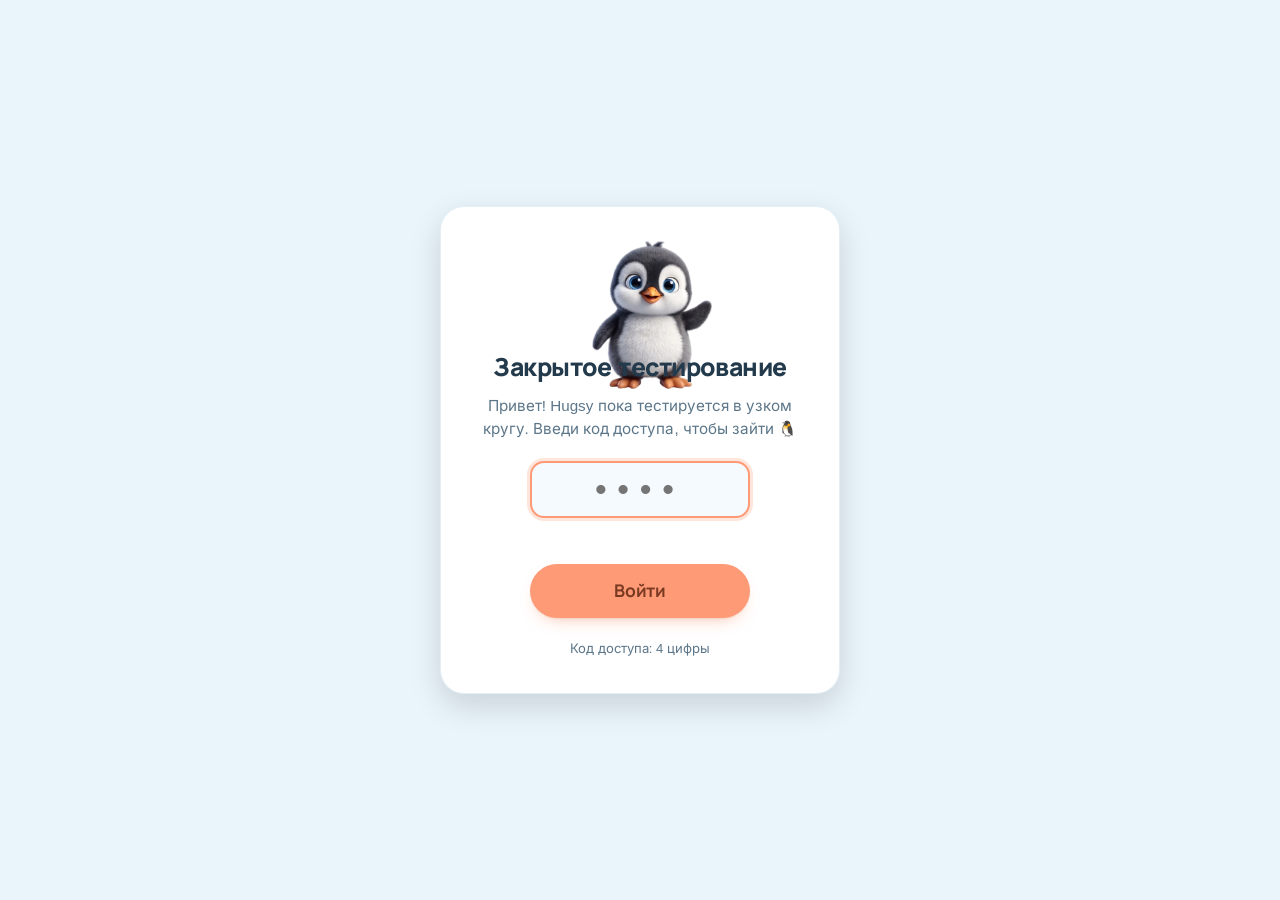
==== panic/index.html @ 73f00431 "Initial commit" ====
<!DOCTYPE html>
<html lang="ru" data-theme="ice">
<head>
<meta charset="utf-8">
<meta name="viewport" content="width=device-width, initial-scale=1">
<title>Аптечка — скорая помощь при панике и тревоге</title>
<meta name="description" content="Упражнения при панике, тревоге и апатии. Работает офлайн, без регистрации.">
<meta name="theme-color" content="#eaf4fb">
<link rel="manifest" href="../manifest.webmanifest">
<link rel="apple-touch-icon" href="../assets/img/apple-touch-icon.png">
<link rel="preload" href="../assets/fonts/manrope-cyrillic.woff2" as="font" type="font/woff2" crossorigin>
<link rel="preload" href="../assets/fonts/inter-cyrillic.woff2" as="font" type="font/woff2" crossorigin>
<link rel="stylesheet" href="../assets/css/style.css">
<script>window.ASSET_BASE = "../";</script>
<script src="../data/icons.js" defer></script>
<script src="../data/patterns.js" defer></script>
<script src="../assets/js/app.js" defer></script>
<script src="../data/panic-data.js" defer></script>
<script src="../assets/js/panic.js" defer></script>
</head>
<body>

<header class="top">
  <a class="brand" href="index.html">
    <img class="brand-mark" src="../assets/img/raccoon.webp" width="96" height="116" alt="">
    Аптечка
  </a>
  <nav class="nav" aria-label="Разделы аптечки">
    <a href="index.html"><span data-icon="buoy"></span><i>Сейчас плохо</i></a>
    <a href="list.html"><span data-icon="grid"></span><i>Все способы</i></a>
    <a href="list.html?fav=1"><span data-icon="star"></span><i>Моя аптечка</i></a>
    <a href="../index.html" aria-label="Все возможности Хагси"><span data-icon="home"></span><i>Все возможности</i></a>
  </nav>
</header>

<main class="wrap" id="panicRoot"></main>

<footer class="foot">
  <p>Бесплатно, без регистрации, работает офлайн. Упражнения собраны из опыта людей, которые сами
    прошли через панические атаки. Аптечка помогает пережить острый момент, но не заменяет
    психотерапию и врача. Ты в этом не в одиночестве.</p>
  <p>Если прямо сейчас страшно за жизнь — <strong>112</strong>,
    <strong>8 800 2000 122</strong> (бесплатно, круглосуточно).</p>
  <p class="copy">© 2026 Хагси. Проект сделан людьми, которые сами через это проходили. Это поддержка, а не медицинская услуга.</p>
</footer>

</body>
</html>
---- assets/css/style.css ----
/* Пингвинник — все стили. Цвета только через переменные: иначе ломаются темы. */

/* ---------- Шрифты ----------
   Лежат локально: ни одного запроса в интернет, работает офлайн.
   Manrope — заголовки, Inter — текст. Те же, что на «Аптечке», чтобы два сайта
   выглядели одной семьёй. Оба переменные: вес 400–800 из одного файла. */
@font-face {
  font-family: 'Manrope';
  font-style: normal;
  font-weight: 500 800;
  font-display: swap;
  src: url('../fonts/manrope-cyrillic.woff2') format('woff2');
  unicode-range: U+0301, U+0400-045F, U+0490-0491, U+04B0-04B1, U+2116;
}
@font-face {
  font-family: 'Manrope';
  font-style: normal;
  font-weight: 500 800;
  font-display: swap;
  src: url('../fonts/manrope-latin.woff2') format('woff2');
  unicode-range: U+0000-00FF, U+0131, U+0152-0153, U+02BB-02BC, U+02C6, U+02DA, U+02DC,
                 U+0304, U+0308, U+0329, U+2000-206F, U+20AC, U+2122, U+2191, U+2193,
                 U+2212, U+2215, U+FEFF, U+FFFD;
}
@font-face {
  font-family: 'Inter';
  font-style: normal;
  font-weight: 400 700;
  font-display: swap;
  src: url('../fonts/inter-cyrillic.woff2') format('woff2');
  unicode-range: U+0301, U+0400-045F, U+0490-0491, U+04B0-04B1, U+2116;
}
@font-face {
  font-family: 'Inter';
  font-style: normal;
  font-weight: 400 700;
  font-display: swap;
  src: url('../fonts/inter-latin.woff2') format('woff2');
  unicode-range: U+0000-00FF, U+0131, U+0152-0153, U+02BB-02BC, U+02C6, U+02DA, U+02DC,
                 U+0304, U+0308, U+0329, U+2000-206F, U+20AC, U+2122, U+2191, U+2193,
                 U+2212, U+2215, U+FEFF, U+FFFD;
}

/* ---------- Размеры, отступы, тени: одни на весь сайт ---------- */
:root {
  --font: 'Inter', -apple-system, BlinkMacSystemFont, 'Segoe UI', Roboto, sans-serif;
  --font-head: 'Manrope', var(--font);

  /* Шрифт тянется за шириной экрана — на телефоне мельче, на мониторе крупнее */
  --fs-body: clamp(16px, 15.3px + .22vw, 17.5px);
  --fs-h1: clamp(1.7rem, 1.3rem + 1.9vw, 2.55rem);
  --fs-h2: clamp(1.22rem, 1.08rem + .65vw, 1.55rem);
  --fs-h3: clamp(1rem, .96rem + .22vw, 1.14rem);
  --fs-sm: .92rem;
  --fs-xs: .82rem;

  --sp-1: 6px;
  --sp-2: 10px;
  --sp-3: 16px;
  --sp-4: 22px;
  --sp-5: 32px;
  --sp-6: 48px;

  --radius: 24px;
  --radius-sm: 14px;
  --radius-xs: 10px;

  --ring: 0 0 0 4px var(--accent-soft);
}

/* ---------- Тема по умолчанию: Лёд ---------- */
:root {
  --bg: #eaf4fb;
  --h-accent: #d4663f;
  --bg-deco: #d7ebf8;
  --card: #ffffff;
  --card-soft: #f4fafe;
  --text: #223a4b;
  --text-soft: #5c7689;
  --accent: #ff9a76;
  --accent-ink: #7a3a22;
  --accent-soft: #ffe6dc;
  --accent-2: #7fc7d9;
  --accent-2-soft: #dcf1f6;
  --line: #d9e8f2;
  --ok: #4aa88a;
  --ok-soft: #dff2ea;
  --warn: #c9603f;
  --warn-soft: #fbe4dc;

  --shadow: 0 1px 2px rgba(34, 58, 75, .04), 0 8px 24px -12px rgba(34, 58, 75, .18);
  --shadow-lift: 0 2px 4px rgba(34, 58, 75, .05), 0 18px 36px -16px rgba(34, 58, 75, .28);
  --speed: .18s;
  --deco: 1; /* 0 в тихом режиме — прячет декор */
}

/* ---------- Какао: классика, тёплая сепия ---------- */
[data-theme="cocoa"] {
  --h-accent: #a9622f;
  --shadow: 0 1px 2px rgba(67,53,42,.05), 0 8px 24px -12px rgba(67,53,42,.22);
  --shadow-lift: 0 2px 4px rgba(67,53,42,.06), 0 18px 36px -16px rgba(67,53,42,.3);
  --bg: #f6efe4;
  --bg-deco: #ecdfca;
  --card: #fffdf8;
  --card-soft: #faf4e9;
  --text: #43352a;
  --text-soft: #7b6755;
  --accent: #b5794a;
  --accent-ink: #4a2e18;
  --accent-soft: #f2e2d1;
  --accent-2: #8a9a6b;
  --accent-2-soft: #e8eddc;
  --line: #e4d6c2;
  --ok: #6f8f5e;
  --ok-soft: #e7eedd;
  --warn: #b35b3c;
  --warn-soft: #f6e0d6;
}

/* ---------- Сакура: аниме-пастель ---------- */
[data-theme="sakura"] {
  --h-accent: #e04a8a;
  --shadow: 0 1px 2px rgba(180,70,120,.05), 0 8px 26px -12px rgba(240,105,156,.35);
  --shadow-lift: 0 2px 4px rgba(180,70,120,.07), 0 18px 38px -16px rgba(240,105,156,.45);
  --bg: #fdeef5;
  --bg-deco: #fadbe8;
  --card: #ffffff;
  --card-soft: #fff5fa;
  --text: #4b2b3c;
  --text-soft: #8a6076;
  --accent: #f0699c;
  --accent-ink: #6d1f41;
  --accent-soft: #ffe0ec;
  --accent-2: #a98cf0;
  --accent-2-soft: #ece4fd;
  --line: #f6d8e5;
  --ok: #58ab96;
  --ok-soft: #ddf2ec;
  --warn: #d4557c;
  --warn-soft: #fde0e9;
}

/* ---------- Ночь ---------- */
[data-theme="night"] {
  --h-accent: #ffb59c;
  --shadow: 0 1px 2px rgba(0,0,0,.25), 0 10px 28px -12px rgba(0,0,0,.6);
  --shadow-lift: 0 2px 6px rgba(0,0,0,.3), 0 20px 40px -16px rgba(0,0,0,.7);
  --bg: #171d28;
  --bg-deco: #202a39;
  --card: #212c3b;
  --card-soft: #1b2431;
  --text: #e7eef7;
  --text-soft: #9db0c6;
  --accent: #ffa98a;
  --accent-ink: #2a1510;
  --accent-soft: #3a2a26;
  --accent-2: #7fc7d9;
  --accent-2-soft: #233640;
  --line: #2f3c4e;
  --ok: #6ec8a6;
  --ok-soft: #22382f;
  --warn: #f0937a;
  --warn-soft: #3b2823;
}

/* ---------- Тихий режим: низкая стимуляция (РАС, мигрень, сенсорная перегрузка) ---------- */
[data-theme="quiet"] {
  --bg: #f2f2f0;
  --bg-deco: #f2f2f0;
  --card: #ffffff;
  --card-soft: #f7f7f6;
  --text: #1f2421;
  --text-soft: #4d5551;
  --accent: #4a6b7c;
  --accent-ink: #ffffff;
  --accent-soft: #e6ecef;
  --accent-2: #6b7c6f;
  --accent-2-soft: #e8ebe8;
  --line: #d6d8d5;
  --ok: #3d6b55;
  --ok-soft: #e6ede9;
  --warn: #8c4a33;
  --warn-soft: #f0e4df;
  --radius: 10px;
  --radius-sm: 8px;
  --radius-xs: 6px;
  --shadow: none;
  --shadow-lift: none;
  --ring: 0 0 0 3px var(--accent-soft);
  --speed: 0s;
  --deco: 0;
}

* { box-sizing: border-box; }

html { -webkit-text-size-adjust: 100%; }

html { background: var(--bg); }

body {
  margin: 0;
  font-family: var(--font);
  background: transparent;
  color: var(--text);
  font-size: var(--fs-body);
  line-height: 1.6;
  min-height: 100vh;
  -webkit-font-smoothing: antialiased;
  -moz-osx-font-smoothing: grayscale;
  font-feature-settings: 'ss01', 'cv05';
}

/* Мягкий декоративный фон — в тихом режиме выключается */
body::before {
  content: "";
  position: fixed;
  inset: 0;
  z-index: -2;
  opacity: var(--deco);
  background:
    radial-gradient(60vw 40vw at 85% -10%, var(--bg-deco), transparent 70%),
    radial-gradient(50vw 40vw at -10% 100%, var(--bg-deco), transparent 70%);
  pointer-events: none;
}

/* Слой обоев: лежит под контентом, поверх — «вуаль» цвета фона для читаемости */
#wall { position: fixed; inset: 0; z-index: -1; pointer-events: none; }
#wall .veil { position: absolute; inset: 0; background: var(--bg); transition: opacity var(--speed); }
[data-wall="1"] body::before { display: none; }
/* Под обоями карточки делаем чуть плотнее, иначе текст тонет в узоре */
[data-wall="1"] .card, [data-wall="1"] .tile, [data-wall="1"] .task { backdrop-filter: blur(2px); }

h1, h2, h3 {
  font-family: var(--font-head);
  line-height: 1.18;
  margin: 0 0 .5em;
  font-weight: 800;
  letter-spacing: -.022em;
  text-wrap: balance;
}
h1 { font-size: var(--fs-h1); letter-spacing: -.03em; }
h2 { font-size: var(--fs-h2); }
h3 { font-size: var(--fs-h3); font-weight: 700; letter-spacing: -.015em; }
p { margin: 0 0 1em; max-width: 68ch; }
a {
  color: var(--accent-ink);
  text-decoration-thickness: 1.5px;
  text-decoration-color: color-mix(in srgb, var(--accent) 60%, transparent);
  text-underline-offset: 3px;
  transition: text-decoration-color var(--speed);
}
a:hover { text-decoration-color: var(--accent); }

/* Надпись-рубрика над заголовком: даёт воздух и структуру */
.eyebrow {
  display: block;
  font-size: var(--fs-xs);
  font-weight: 700;
  letter-spacing: .09em;
  text-transform: uppercase;
  color: var(--accent-ink);
  opacity: .72;
  margin-bottom: 6px;
}

:focus-visible {
  outline: 3px solid var(--accent-2);
  outline-offset: 2px;
  border-radius: 4px;
}

.wrap { max-width: 880px; margin: 0 auto; padding: 0 20px 72px; }
.wrap > h1 { margin-bottom: .3em; }
.wrap > h2 { margin-top: var(--sp-5); }

/* ---------- Шапка ---------- */
.top {
  display: flex;
  align-items: center;
  gap: 10px;
  max-width: 860px;
  margin: 0 auto;
  padding: 14px 16px;
  flex-wrap: wrap;
}
.brand {
  display: flex;
  align-items: center;
  gap: 10px;
  font-family: var(--font-head);
  font-weight: 800;
  letter-spacing: -.02em;
  text-decoration: none;
  color: var(--text);
  margin-right: auto;
  font-size: 1.12rem;
}
.brand svg { width: 36px; height: 36px; flex: none; }
.brand-mark { width: 34px; height: auto; flex: none; }

.nav { display: flex; gap: 4px; flex-wrap: wrap; }
.nav a {
  display: block;
  padding: 9px 13px;
  min-height: 44px;
  display: flex;
  align-items: center;
  border-radius: 999px;
  text-decoration: none;
  color: var(--text-soft);
  font-size: .94rem;
  transition: background var(--speed), color var(--speed);
}
.nav a:hover { background: var(--card); color: var(--text); }
.nav a[aria-current="page"] {
  background: var(--accent-soft);
  color: var(--accent-ink);
  font-weight: 700;
}

/* Превью тем на странице «Темы» */
.t-ice    { background: linear-gradient(135deg, #eaf4fb 50%, #ff9a76 50%); }
.t-cocoa  { background: linear-gradient(135deg, #f6efe4 50%, #b5794a 50%); }
.t-sakura { background: linear-gradient(135deg, #fdeef5 50%, #f0699c 50%); }
.t-night  { background: linear-gradient(135deg, #2b3647 50%, #ffa98a 50%); }
.t-quiet  { background: linear-gradient(135deg, #f2f2f0 50%, #4a6b7c 50%); }

/* ---------- Иконки ----------
   Размер в em, поэтому иконка сама подстраивается под текст рядом. */
.i {
  width: 1.15em;
  height: 1.15em;
  flex: none;
  vertical-align: -.19em;
}
h1 .i, h2 .i, h3 .i { color: var(--accent); margin-right: .34em; }
.btn .i { width: 1.1em; height: 1.1em; vertical-align: -.16em; }
[data-icon] { display: inline-flex; }

/* ---------- Карточки ---------- */
.card {
  background: var(--card);
  border: 1px solid color-mix(in srgb, var(--line) 70%, transparent);
  border-radius: var(--radius);
  padding: var(--sp-4);
  box-shadow: var(--shadow);
  margin-bottom: var(--sp-3);
}
.card h2:first-child, .card h3:first-child { margin-top: 0; }
.card.soft { background: var(--card-soft); }
.card > :last-child { margin-bottom: 0; }

.grid { display: grid; gap: var(--sp-3); grid-template-columns: repeat(auto-fit, minmax(234px, 1fr)); }

/* Плитка-ссылка */
.tile {
  display: block;
  background: var(--card);
  border: 1px solid color-mix(in srgb, var(--line) 70%, transparent);
  border-radius: var(--radius);
  padding: var(--sp-4);
  text-decoration: none;
  color: var(--text);
  box-shadow: var(--shadow);
  transition: transform var(--speed), box-shadow var(--speed), border-color var(--speed);
}
.tile:hover {
  transform: translateY(-4px);
  border-color: color-mix(in srgb, var(--accent) 55%, transparent);
  box-shadow: var(--shadow-lift);
}
/* Иконка в кружке акцентного цвета — читается как «кнопка», а не как значок в тексте */
.tile .ico {
  display: flex;
  align-items: center;
  justify-content: center;
  width: 48px;
  height: 48px;
  border-radius: 16px;
  background: var(--accent-soft);
  color: var(--accent-ink);
  margin-bottom: var(--sp-2);
}
.tile .ico .i { width: 25px; height: 25px; vertical-align: 0; }
.tile strong {
  display: block;
  margin-bottom: 5px;
  font-family: var(--font-head);
  font-weight: 700;
  font-size: 1.08rem;
  letter-spacing: -.015em;
}
.tile span.d { color: var(--text-soft); font-size: var(--fs-sm); line-height: 1.5; }

/* ---------- Кнопки ---------- */
.btn {
  display: inline-flex;
  align-items: center;
  justify-content: center;
  gap: 8px;
  min-height: 48px;
  padding: 12px 22px;
  border-radius: 999px;
  border: 1px solid transparent;
  background: var(--accent);
  color: var(--accent-ink);
  font: inherit;
  font-family: var(--font-head);
  font-weight: 700;
  letter-spacing: -.01em;
  cursor: pointer;
  text-decoration: none;
  box-shadow: 0 1px 2px rgba(0, 0, 0, .06), 0 8px 18px -10px color-mix(in srgb, var(--accent) 80%, transparent);
  transition: transform var(--speed), filter var(--speed), box-shadow var(--speed);
}
.btn:hover {
  filter: brightness(1.04);
  transform: translateY(-2px);
  box-shadow: 0 2px 4px rgba(0, 0, 0, .07), 0 14px 26px -12px color-mix(in srgb, var(--accent) 90%, transparent);
}
.btn:active { transform: translateY(0); }
.btn.ghost {
  background: var(--card);
  border-color: var(--line);
  color: var(--text);
  box-shadow: none;
}
.btn.ghost:hover { background: var(--card-soft); border-color: var(--accent-2); box-shadow: none; }
.btn.quiet { background: var(--accent-2-soft); color: var(--text); }
.btn.sm { min-height: 40px; padding: 8px 15px; font-size: .9rem; }
.btn.ico-only { padding: 7px 10px; }
.btn.danger { background: var(--warn-soft); color: var(--warn); }
.btn[disabled] { opacity: .5; cursor: not-allowed; transform: none; }
.btn-row { display: flex; gap: var(--sp-2); flex-wrap: wrap; align-items: center; }

/* ---------- Поля ---------- */
label.f { display: block; margin-bottom: 12px; }
label.f > span {
  display: block;
  font-size: var(--fs-sm);
  font-weight: 600;
  color: var(--text-soft);
  margin-bottom: 6px;
}
input[type="text"], input[type="time"], input[type="number"], input[type="date"], textarea, select {
  width: 100%;
  font: inherit;
  color: var(--text);
  background: var(--card-soft);
  border: 1.5px solid var(--line);
  border-radius: var(--radius-sm);
  padding: 12px 14px;
  min-height: 48px;
  transition: border-color var(--speed), box-shadow var(--speed);
}
textarea { min-height: 96px; resize: vertical; line-height: 1.55; }
input:focus, textarea:focus, select:focus {
  outline: none;
  border-color: var(--accent);
  box-shadow: var(--ring);
}

/* Ползунок: крупная ручка, чтобы попадать пальцем */
input[type="range"] {
  width: 100%;
  height: 44px;
  background: transparent;
  -webkit-appearance: none;
  appearance: none;
  cursor: pointer;
}
input[type="range"]::-webkit-slider-runnable-track {
  height: 10px; border-radius: 999px; background: var(--line);
}
input[type="range"]::-webkit-slider-thumb {
  -webkit-appearance: none;
  width: 30px; height: 30px; margin-top: -10px;
  border-radius: 50%;
  background: var(--accent);
  border: 3px solid var(--card);
  box-shadow: 0 2px 6px rgba(0, 0, 0, .18);
}
input[type="range"]::-moz-range-track {
  height: 10px; border-radius: 999px; background: var(--line);
}
input[type="range"]::-moz-range-thumb {
  width: 30px; height: 30px;
  border-radius: 50%;
  background: var(--accent);
  border: 3px solid var(--card);
  box-shadow: 0 2px 6px rgba(0, 0, 0, .18);
}

/* ---------- Счётчик с круглыми кнопками вместо поля со стрелочками ---------- */
.stepper { display: flex; align-items: center; gap: 12px; }
.sbtn {
  width: 52px; height: 52px;
  flex: none;
  border-radius: 50%;
  border: 1px solid var(--line);
  background: var(--card);
  color: var(--text);
  display: flex;
  align-items: center;
  justify-content: center;
  cursor: pointer;
  transition: background var(--speed), border-color var(--speed), transform var(--speed);
}
.sbtn .i { width: 22px; height: 22px; vertical-align: 0; }
.sbtn:hover { background: var(--accent-soft); border-color: var(--accent); }
.sbtn:active { transform: scale(.93); }
.sbtn[disabled] { opacity: .35; cursor: not-allowed; }
.sval {
  min-width: 3.4ch;
  text-align: center;
  font-family: var(--font-head);
  font-size: 1.7rem;
  font-weight: 800;
  letter-spacing: -.02em;
  font-variant-numeric: tabular-nums;
}
.sunit { color: var(--text-soft); font-size: .92rem; }
.stepper .mid {
  flex: 1;
  display: flex;
  align-items: baseline;
  justify-content: center;
  gap: 7px;
}

/* Готовые значения одним нажатием */
.presets { display: flex; gap: 7px; flex-wrap: wrap; margin-top: 12px; }
.presets button {
  min-height: 42px;
  padding: 7px 16px;
  border-radius: 999px;
  border: 1px solid var(--line);
  background: var(--card);
  color: var(--text-soft);
  font: inherit;
  cursor: pointer;
  transition: background var(--speed), border-color var(--speed);
}
.presets button:hover { border-color: var(--accent-2); }
.presets button[aria-pressed="true"] {
  background: var(--accent-soft);
  border-color: var(--accent);
  color: var(--accent-ink);
  font-weight: 600;
}

/* ---------- Недельная лента дней ---------- */
.week { display: flex; gap: 6px; }
.wday { flex: 1 1 0; min-width: 0; text-align: center; }
.wlabel { display: block; font-size: .74rem; color: var(--text-soft); margin-bottom: 5px; }
.wday.today .wlabel { color: var(--text); font-weight: 700; }
.wdot {
  display: flex;
  align-items: center;
  justify-content: center;
  width: 100%;
  max-width: 44px;
  margin: 0 auto;
  aspect-ratio: 1;
  border-radius: 50%;
  border: 1.5px solid var(--line);
  background: var(--card-soft);
  color: var(--text-soft);
  font-size: .86rem;
  font-variant-numeric: tabular-nums;
}
.wdot.on { background: var(--accent); border-color: var(--accent); color: var(--accent-ink); }
.wdot.on .i { width: 17px; height: 17px; vertical-align: 0; }
.wdot.ring { box-shadow: 0 0 0 3px var(--accent-soft); }
.wdot.future { opacity: .45; }

/* ---------- Быстрая отметка настроения ---------- */
/* Ограничиваем ширину: на большом экране пять кнопок во всю строку выглядят растянуто */
.moods { display: flex; gap: 8px; max-width: 520px; }
.mood {
  flex: 1 1 0;
  min-width: 0;
  min-height: 82px;
  padding: 11px 3px 9px;
  border: 1px solid var(--line);
  border-radius: 16px;
  background: var(--card);
  color: var(--text-soft);
  font: inherit;
  font-size: .72rem;
  line-height: 1.15;
  text-align: center;
  cursor: pointer;
  display: flex;
  flex-direction: column;
  align-items: center;
  justify-content: center;
  gap: 6px;
  transition: background var(--speed), border-color var(--speed), transform var(--speed);
}
.mood .i { width: 32px; height: 32px; vertical-align: 0; }
.mood:hover { border-color: var(--accent-2); transform: translateY(-2px); }
.mood[aria-pressed="true"] {
  background: var(--accent-soft);
  border-color: var(--accent);
  color: var(--accent-ink);
  font-weight: 600;
}

.chips { display: flex; flex-wrap: wrap; gap: 7px; }
.chip {
  min-height: 42px;
  padding: 7px 15px;
  border-radius: 999px;
  border: 1px solid var(--line);
  background: var(--card);
  color: var(--text-soft);
  font: inherit;
  cursor: pointer;
  transition: background var(--speed), border-color var(--speed);
}
.chip:hover { border-color: var(--accent-2); }
.chip[aria-pressed="true"] {
  background: var(--accent-2-soft);
  border-color: var(--accent-2);
  color: var(--text);
  font-weight: 600;
}

@media (max-width: 400px) {
  .moods { gap: 5px; }
  .mood { font-size: .64rem; padding: 10px 2px 8px; }
  .mood .i { width: 28px; height: 28px; }
}

/* ---------- Чипы-варианты (анкета) ---------- */
.opts { display: flex; flex-direction: column; gap: 9px; }
.opt {
  display: flex;
  align-items: center;
  gap: 12px;
  padding: 14px 18px;
  border: 1.5px solid var(--line);
  border-radius: var(--radius-sm);
  background: var(--card-soft);
  cursor: pointer;
  min-height: 52px;
  transition: border-color var(--speed), background var(--speed), transform var(--speed);
}
.opt:hover { border-color: var(--accent-2); transform: translateX(2px); }
.opt input { width: 21px; height: 21px; flex: none; accent-color: var(--accent); margin: 0; }
.opt.on {
  background: var(--accent-soft);
  border-color: var(--accent);
  font-weight: 600;
}

/* Прогресс */
.bar { height: 9px; background: var(--line); border-radius: 999px; overflow: hidden; margin-bottom: 14px; }
.bar > i {
  display: block;
  height: 100%;
  border-radius: 999px;
  background: linear-gradient(90deg, var(--accent-2), var(--accent));
  transition: width .35s cubic-bezier(.4, 0, .2, 1);
}

/* ---------- Плашки ---------- */
.note {
  border-left: 4px solid var(--accent-2);
  background: var(--accent-2-soft);
  padding: 15px 18px;
  border-radius: var(--radius-sm);
  font-size: var(--fs-sm);
  line-height: 1.55;
  margin-bottom: var(--sp-3);
}
.note.crisis { border-color: var(--warn); background: var(--warn-soft); }
.note.ok { border-color: var(--ok); background: var(--ok-soft); }
.note p:last-child { margin-bottom: 0; }

.pill {
  display: inline-block;
  padding: 4px 12px;
  border-radius: 999px;
  background: var(--accent-2-soft);
  color: var(--text-soft);
  font-size: var(--fs-xs);
  font-weight: 600;
  margin: 0 4px 4px 0;
}
.pill.hot { background: var(--accent-soft); color: var(--accent-ink); font-weight: 600; }

/* ---------- Маскот ---------- */
.hero { text-align: center; padding: var(--sp-3) 0 var(--sp-2); position: relative; }
/* Мягкое свечение за маскотом: даёт глубину, но не шумит */
.hero::before {
  content: "";
  position: absolute;
  top: -10px;
  left: 50%;
  width: 300px;
  height: 300px;
  transform: translateX(-50%);
  border-radius: 50%;
  background: radial-gradient(circle, var(--accent-soft), transparent 68%);
  opacity: var(--deco);
  z-index: -1;
  pointer-events: none;
}
/* Заголовок с мягким переходом цвета — в тихом режиме отключается */
.hero h1 {
  background: linear-gradient(118deg, var(--text) 18%, var(--h-accent, var(--accent-ink)) 95%);
  -webkit-background-clip: text;
  background-clip: text;
  color: transparent;
}
[data-theme="quiet"] .hero h1 { background: none; color: var(--text); }
.hero .peng { filter: drop-shadow(0 14px 26px rgba(0, 0, 0, .13)); }
[data-theme="quiet"] .hero .peng { filter: none; }

/* Маскоты — готовые картинки. Размер задаётся в месте использования. */
.mascot { display: block; height: auto; margin: 0 auto; }
.hero-mascot {
  width: clamp(150px, 42vw, 196px) !important;
  margin-bottom: 4px;
  filter: drop-shadow(0 16px 28px rgba(0, 0, 0, .16));
}
[data-theme="quiet"] .hero-mascot { filter: none; }
.empty .mascot { margin-bottom: 10px; opacity: .95; }
.hero .peng { width: 168px; height: 168px; margin: 0 auto 2px; display: block; }
.hero h1 { margin-bottom: .35em; }
.hero p.lead {
  font-size: clamp(1rem, .95rem + .35vw, 1.16rem);
  color: var(--text-soft);
  max-width: 34em;
  margin: 0 auto var(--sp-4);
  line-height: 1.55;
}
.peng-wave { animation: wave 4s ease-in-out infinite; transform-origin: 60% 70%; }
@keyframes wave { 0%,100% { transform: rotate(0) } 50% { transform: rotate(-7deg) } }
[data-theme="quiet"] .peng-wave { animation: none; }

/* ---------- Таблицы ---------- */
.tbl-wrap { overflow-x: auto; margin: 0 -4px 14px; padding: 0 4px; }
table.data { width: 100%; border-collapse: collapse; font-size: .93rem; min-width: 520px; }
table.data th, table.data td {
  text-align: left;
  padding: 10px 12px;
  border-bottom: 1px solid var(--line);
  vertical-align: top;
}
table.data th {
  color: var(--text-soft);
  font-size: .76rem;
  text-transform: uppercase;
  letter-spacing: .07em;
  font-weight: 700;
  padding-bottom: 8px;
}
table.data tr:last-child td { border-bottom: 0; }
table.data td.act { width: 1%; white-space: nowrap; }

/* Длинный текст в ячейке: четыре строки, дальше «…» по клику разворачивается */
.clamp {
  display: -webkit-box;
  -webkit-box-orient: vertical;
  -webkit-line-clamp: 4;
  line-clamp: 4;
  overflow: hidden;
}
.clamp.open { display: block; -webkit-line-clamp: unset; line-clamp: unset; }
.more {
  background: none;
  border: 0;
  padding: 2px 6px 2px 0;
  margin-top: 2px;
  font: inherit;
  font-weight: 700;
  letter-spacing: .1em;
  color: var(--accent-ink);
  cursor: pointer;
}
.more:hover { text-decoration: underline; }

.tabs { display: flex; gap: 6px; flex-wrap: wrap; margin-bottom: 14px; }
.tabs button {
  font: inherit;
  display: inline-flex;
  align-items: center;
  gap: 7px;
  min-height: 44px;
  padding: 8px 17px;
  border-radius: 999px;
  border: 1px solid color-mix(in srgb, var(--line) 70%, transparent);
  background: var(--card);
  color: var(--text-soft);
  cursor: pointer;
  transition: border-color var(--speed), background var(--speed), color var(--speed);
}
.tabs button:hover { border-color: var(--accent-2); color: var(--text); }
.tabs button[aria-selected="true"] {
  background: var(--accent-soft);
  border-color: var(--accent);
  color: var(--accent-ink);
  font-weight: 700;
}

/* ---------- Чеклист рутины ---------- */
.task {
  display: flex;
  align-items: flex-start;
  gap: 13px;
  padding: 15px 17px;
  background: var(--card);
  border: 1.5px solid color-mix(in srgb, var(--line) 70%, transparent);
  border-radius: var(--radius-sm);
  margin-bottom: 10px;
  transition: border-color var(--speed), background var(--speed);
}
.task:hover { border-color: var(--accent-2); }
.task.done { background: var(--ok-soft); border-color: var(--ok); }
.task.done .ttl { text-decoration: line-through; color: var(--text-soft); }
.task input[type="checkbox"] { width: 24px; height: 24px; flex: none; accent-color: var(--ok); margin-top: 2px; }
.task .body { flex: 1; min-width: 0; }
.task .ttl { font-weight: 600; }
.task .meta { font-size: .86rem; color: var(--text-soft); }
.task .steps { margin: 7px 0 0; padding-left: 20px; font-size: .9rem; color: var(--text-soft); }

/* Таймер */
.timer { text-align: center; }
.timer .clock {
  font-family: var(--font-head);
  font-size: clamp(3.2rem, 2.6rem + 2.6vw, 4.6rem);
  font-weight: 800;
  font-variant-numeric: tabular-nums;
  letter-spacing: -.04em;
  line-height: 1.05;
  margin-bottom: 6px;
}
.timer .state { color: var(--text-soft); margin-bottom: 14px; }

/* Пустое состояние */
.empty { text-align: center; color: var(--text-soft); padding: 22px 10px; }
.empty .peng { width: 92px; height: 92px; margin: 0 auto 10px; display: block; opacity: .9; }

.muted { color: var(--text-soft); font-size: .92rem; }
.center { text-align: center; }
hr.sep {
  border: 0;
  border-top: 1px solid color-mix(in srgb, var(--line) 60%, transparent);
  margin: var(--sp-5) 0;
}

footer.foot {
  max-width: 880px;
  margin: 0 auto;
  padding: var(--sp-5) 20px var(--sp-6);
  color: var(--text-soft);
  font-size: var(--fs-sm);
  line-height: 1.55;
  border-top: 1px solid color-mix(in srgb, var(--line) 60%, transparent);
}

/* Всплывающая похвала */
.toast {
  position: fixed;
  left: 50%;
  bottom: 28px;
  transform: translateX(-50%);
  display: flex;
  align-items: center;
  background: var(--card);
  border: 1.5px solid var(--ok);
  color: var(--text);
  padding: 13px 22px;
  border-radius: 999px;
  box-shadow: var(--shadow-lift);
  z-index: 50;
  font-weight: 600;
  animation: pop .32s cubic-bezier(.2, .8, .3, 1);
}
@keyframes pop { from { opacity: 0; transform: translate(-50%, 14px) } }

/* Иконки в меню нужны только на телефоне, на большом экране хватает текста */
@media (min-width: 681px) {
  .nav [data-icon] { display: none; }
}

/* На своей же странице пункт меню не нужен — он только мешает.
   Это правило только для большого экрана: в нижней панели телефона активная
   вкладка должна оставаться на месте, иначе меню прыгает. */
@media (min-width: 681px) {
  .nav a[aria-current="page"] { display: none; }
}

/* Кнопка «Ещё» нужна только на телефоне; на большом экране все пункты в строке */
.nav-more { display: none; }
.nav-extra { display: contents; }

/* ---------- Планшет и узкий десктоп ---------- */
@media (max-width: 980px) {
  .wrap, .top, footer.foot { max-width: 100%; }
  .nav a { padding: 9px 9px; font-size: .9rem; }
}

/* ---------- Телефон: меню переезжает вниз, под большой палец ---------- */
@media (max-width: 680px) {
  body { font-size: 16px; padding-bottom: calc(74px + env(safe-area-inset-bottom)); }
  h1 { font-size: 1.5rem; }
  h2 { font-size: 1.18rem; }
  .card { padding: 16px; }
  .wrap { padding-bottom: 24px; }
  .top { padding: 12px 16px; }

  .nav {
    position: fixed;
    left: 0; right: 0; bottom: 0;
    z-index: 40;
    gap: 2px;
    padding: 6px 4px calc(6px + env(safe-area-inset-bottom));
    background: var(--card);
    border-top: 1px solid var(--line);
    box-shadow: 0 -2px 16px rgba(0, 0, 0, .06);
  }
  .nav a, .nav-more {
    flex: 1 1 0;
    min-width: 0;
    display: flex;
    flex-direction: column;
    align-items: center;
    justify-content: center;
    gap: 3px;
    min-height: 58px;
    padding: 6px 2px;
    border: 0;
    border-radius: 14px;
    background: none;
    font: inherit;
    font-size: .68rem;
    line-height: 1.1;
    text-align: center;
    color: var(--text-soft);
    cursor: pointer;
  }
  /* Второстепенные разделы прячем за «Ещё»: восемь иконок в ряд не помещаются.
     Панель выезжает НАД нижним меню. */
  .nav-extra {
    display: none;
    position: absolute;
    left: 0; right: 0; bottom: 100%;
    padding: 8px 4px;
    background: var(--card);
    border-top: 1px solid var(--line);
    border-bottom: 1px solid var(--line);
    box-shadow: 0 -10px 30px rgba(0, 0, 0, .1);
  }
  .nav.open .nav-extra { display: flex; gap: 2px; }
  .nav.open .nav-extra a { display: flex; }
  .nav-more { display: flex; }
  .nav-more[aria-expanded="true"] { background: var(--accent-soft); color: var(--accent-ink); }
  .nav a .i { width: 23px; height: 23px; vertical-align: 0; }
  .nav a i, .nav-more i { font-style: normal; }

  /* Главные кнопки на всю ширину — так в них проще попасть */
  .hero .btn-row { flex-direction: column; }
  .hero .btn-row .btn { width: 100%; }
  .toast { bottom: calc(86px + env(safe-area-inset-bottom)); width: calc(100% - 32px); justify-content: center; }
  .grid { grid-template-columns: 1fr; }
}

/* Совсем узкие экраны */
@media (max-width: 360px) {
  .nav a { font-size: .62rem; }
  .sbtn { width: 46px; height: 46px; }
}

@media (prefers-reduced-motion: reduce) {
  *, *::before, *::after { animation-duration: .001s !important; transition-duration: .001s !important; }
}

@media print {
  .top, .nav, .themes, .btn, footer.foot, .note { display: none !important; }
  body::before { display: none; }
  body { background: #fff; color: #000; font-size: 12pt; }
  .card { box-shadow: none; border: 1px solid #999; break-inside: avoid; }
  table.data { min-width: 0; font-size: 10pt; }
}

/* ---------- Цвета маскота (должны идти после определений тем) ---------- */
:root                   { --peng: #2f4256; --peng-belly: #ffffff; --peng-cheek: #ffc9b4; }
[data-theme="cocoa"]    { --peng: #4a382a; --peng-belly: #fffdf8; --peng-cheek: #e3b58f; }
[data-theme="sakura"]   { --peng: #5a3d52; --peng-belly: #ffffff; --peng-cheek: #ffb3cd; }
[data-theme="night"]    { --peng: #0e151f; --peng-belly: #e7eef7; --peng-cheek: #6b4a44; }
[data-theme="quiet"]    { --peng: #3a4247; --peng-belly: #ffffff; --peng-cheek: #d9ded9; }

/* ---------- Страница «Темы» ---------- */
.swatches { display: grid; gap: 12px; grid-template-columns: repeat(auto-fill, minmax(132px, 1fr)); }
.swatch {
  border: 2px solid var(--line);
  border-radius: var(--radius-sm);
  background: var(--card);
  padding: 0;
  cursor: pointer;
  overflow: hidden;
  font: inherit;
  color: var(--text);
  text-align: center;
  transition: border-color var(--speed), transform var(--speed);
}
.swatch:hover { transform: translateY(-2px); border-color: var(--accent-2); }
.swatch[aria-pressed="true"] { border-color: var(--accent); box-shadow: 0 0 0 3px var(--accent-soft); }
.swatch .pv { height: 74px; display: block; background-color: var(--card-soft); background-repeat: repeat; }
.swatch .nm { display: block; padding: 8px 6px; font-size: .88rem; }

.theme-card { position: relative; }
.theme-card .pv { height: 74px; display: flex; align-items: center; justify-content: center; gap: 6px; }
.theme-card .pv i { width: 18px; height: 18px; border-radius: 50%; display: block; border: 1px solid rgba(0,0,0,.08); }

.preview-img { max-width: 100%; border-radius: var(--radius-sm); border: 1px solid var(--line); display: block; margin-bottom: 12px; }

/* ---------- Заглушка закрытого доступа (PIN-код) ---------- */
html.pin-locked body > *:not(#pin-gate):not(#wall) {
  display: none !important;
}

.pin-gate {
  position: fixed;
  inset: 0;
  z-index: 99999;
  background: var(--bg);
  display: flex;
  align-items: center;
  justify-content: center;
  padding: 20px;
  backdrop-filter: blur(8px);
  animation: pinFadeIn .25s ease-out;
}

.pin-card {
  max-width: 400px;
  width: 100%;
  text-align: center;
  padding: 34px 26px;
  box-shadow: 0 12px 32px rgba(0, 0, 0, .14);
  margin: 0 auto;
}

.pin-peng {
  width: 96px;
  height: 96px;
  margin: 0 auto 16px;
}

.pin-desc {
  color: var(--text-soft);
  font-size: .95rem;
  margin-bottom: 20px;
  line-height: 1.5;
}

.pin-input-wrap {
  display: flex;
  justify-content: center;
  margin-bottom: 10px;
}

.pin-input {
  font-size: 2rem !important;
  letter-spacing: .35em;
  text-align: center;
  padding: 8px 12px !important;
  max-width: 220px;
  width: 100%;
  border-radius: var(--radius-sm);
  background: var(--card-soft);
  border: 2px solid var(--line);
  color: var(--text);
  font-weight: 700;
  transition: border-color var(--speed), box-shadow var(--speed);
}

.pin-input:focus {
  border-color: var(--accent);
  box-shadow: 0 0 0 3px var(--accent-soft);
  outline: none;
}

.pin-submit {
  width: 100%;
  max-width: 220px;
  margin: 0 auto;
}

.pin-error {
  min-height: 24px;
  font-size: .88rem;
  color: var(--warn);
  margin-bottom: 12px;
  font-weight: 500;
}

.pin-hint {
  font-size: .82rem;
  margin: 20px 0 0;
  color: var(--text-soft);
}

@keyframes pinShake {
  0%, 100% { transform: translateX(0); }
  20%, 60% { transform: translateX(-6px); }
  40%, 80% { transform: translateX(6px); }
}

.pin-shake {
  animation: pinShake .35s ease-in-out;
}

@keyframes pinFadeIn {
  from { opacity: 0; transform: scale(.97); }
  to { opacity: 1; transform: scale(1); }
}

/* ---------- Раздел «Аптечка» (/panic/) ---------- */
.sos {
  display: block;
  width: 100%;
  text-align: center;
  padding: 22px 20px;
  border-radius: var(--radius);
  border: 1px solid transparent;
  background: linear-gradient(135deg, var(--accent), var(--accent-2));
  color: var(--accent-ink);
  text-decoration: none;
  box-shadow: var(--shadow-lift);
  margin-bottom: var(--sp-4);
  transition: transform var(--speed);
}
.sos:hover { transform: translateY(-3px); }
.sos b {
  display: block;
  font-family: var(--font-head);
  font-size: clamp(1.25rem, 1.1rem + .7vw, 1.6rem);
  font-weight: 800;
  letter-spacing: -.02em;
}
.sos span { font-size: var(--fs-sm); opacity: .85; }
[data-theme="quiet"] .sos { background: var(--accent); }

/* Карточка упражнения в списке */
.ex-list { display: grid; gap: 10px; }
.ex-row {
  display: flex;
  align-items: center;
  gap: 14px;
  padding: 14px 16px;
  border-radius: var(--radius-sm);
  border: 1px solid color-mix(in srgb, var(--line) 70%, transparent);
  background: var(--card);
  text-decoration: none;
  color: var(--text);
  transition: border-color var(--speed), transform var(--speed);
}
.ex-row:hover { border-color: var(--accent); transform: translateX(3px); }
.ex-row .ic {
  width: 42px; height: 42px; flex: none;
  display: flex; align-items: center; justify-content: center;
  border-radius: 13px;
  background: var(--accent-2-soft);
  color: var(--text);
}
.ex-row .ic .i { width: 22px; height: 22px; vertical-align: 0; }
.ex-row .tx { flex: 1; min-width: 0; }
.ex-row .tx b { display: block; font-family: var(--font-head); font-weight: 700; }
.ex-row .tx span { color: var(--text-soft); font-size: var(--fs-sm); }

/* Шаги упражнения */
.ex-steps { list-style: none; padding: 0; margin: 0; display: grid; gap: 10px; }
.ex-steps li {
  display: flex;
  gap: 13px;
  align-items: flex-start;
  padding: 14px 16px;
  border-radius: var(--radius-sm);
  background: var(--card-soft);
  border: 1px solid color-mix(in srgb, var(--line) 60%, transparent);
}
.ex-steps .em { font-size: 1.4rem; line-height: 1.2; flex: none; }

/* Карточка-фраза */
.deck-card {
  min-height: 150px;
  display: flex;
  align-items: center;
  justify-content: center;
  text-align: center;
  padding: 26px 22px;
  border-radius: var(--radius);
  background: var(--accent-2-soft);
  border: 1px solid color-mix(in srgb, var(--accent-2) 40%, transparent);
  font-size: 1.1rem;
  line-height: 1.5;
  margin-bottom: var(--sp-3);
}

/* Звёздочка «в мою аптечку» */
.star-btn {
  width: 44px; height: 44px; flex: none;
  display: flex; align-items: center; justify-content: center;
  border-radius: 50%;
  border: 1px solid var(--line);
  background: var(--card);
  color: var(--text-soft);
  cursor: pointer;
}
.star-btn[aria-pressed="true"] { color: var(--accent); border-color: var(--accent); background: var(--accent-soft); }
.star-btn .i { width: 21px; height: 21px; vertical-align: 0; }
.star-btn[aria-pressed="true"] .i { fill: currentColor; }

/* Крупный счётчик в упражнениях-счётчиках */
.big-count {
  font-family: var(--font-head);
  font-size: clamp(3.4rem, 2.6rem + 3.4vw, 5rem);
  font-weight: 800;
  letter-spacing: -.04em;
  line-height: 1;
  font-variant-numeric: tabular-nums;
  text-align: center;
  margin-bottom: 8px;
}

/* ---------- Интерактивные упражнения «Аптечки» ---------- */
.tap-row { display: flex; align-items: center; justify-content: center; gap: 18px; margin: 10px 0 18px; }
.tap-side {
  width: 72px; height: 72px;
  display: flex; align-items: center; justify-content: center;
  border-radius: 50%;
  border: 2px solid var(--line);
  background: var(--card-soft);
  font-family: var(--font-head);
  font-size: 1.5rem; font-weight: 800;
  color: var(--text-soft);
  transition: background .12s, color .12s, transform .12s, border-color .12s;
}
.tap-side.hit {
  background: var(--accent); border-color: var(--accent);
  color: var(--accent-ink); transform: scale(1.12);
}
[data-theme="quiet"] .tap-side { transition: none; }

.emdr-track {
  position: relative;
  height: 72px;
  border-radius: 999px;
  background: var(--card-soft);
  border: 1px solid var(--line);
  overflow: hidden;
  margin: 26px 0;
}
.emdr-ball {
  position: absolute; top: 50%;
  width: 46px; height: 46px; margin-top: -23px; left: 0;
  border-radius: 50%;
  background: radial-gradient(circle at 34% 32%, #fff6, var(--accent));
}

.breath-circle {
  width: 150px; height: 150px;
  margin: 10px auto 16px;
  border-radius: 50%;
  background: var(--accent-2-soft);
  border: 3px solid var(--accent-2);
  display: flex; align-items: center; justify-content: center;
  font-family: var(--font-head);
  font-size: 2.1rem; font-weight: 800;
  font-variant-numeric: tabular-nums;
  transition: transform 1s ease-in-out, background .6s, border-color .6s;
}
[data-theme="quiet"] .breath-circle { transition: none; }

.sense-row {
  display: flex; align-items: center; justify-content: space-between; gap: 12px;
  width: 100%; text-align: left;
  padding: 15px 17px; margin-bottom: 10px;
  border-radius: var(--radius-sm);
  border: 1.5px solid var(--line);
  background: var(--card-soft);
  font: inherit; color: var(--text); cursor: pointer;
  transition: background .4s, border-color .4s;
}
.sense-row.done { background: var(--ok-soft); border-color: var(--ok); }
.sense-row .cnt { font-family: var(--font-head); font-weight: 800; font-size: 1.15rem; flex: none; }
.sense-row.done .cnt { color: var(--ok); }

.bubble-field {
  position: relative;
  height: 320px;
  border-radius: var(--radius);
  background: var(--card-soft);
  border: 1px solid var(--line);
  overflow: hidden;
  margin-bottom: 14px;
}
.bubble {
  position: absolute;
  border-radius: 50%;
  cursor: pointer;
  border: 0;
  padding: 0;
  transition: transform .12s;
}
.bubble:active { transform: scale(.85); }

/* Копирайт — самым мелким, он не должен спорить с содержанием */
.copy { font-size: .78rem; opacity: .7; margin-top: 14px; }

.eyebrow .i { width: 1em; height: 1em; vertical-align: -.12em; margin-right: .3em; }
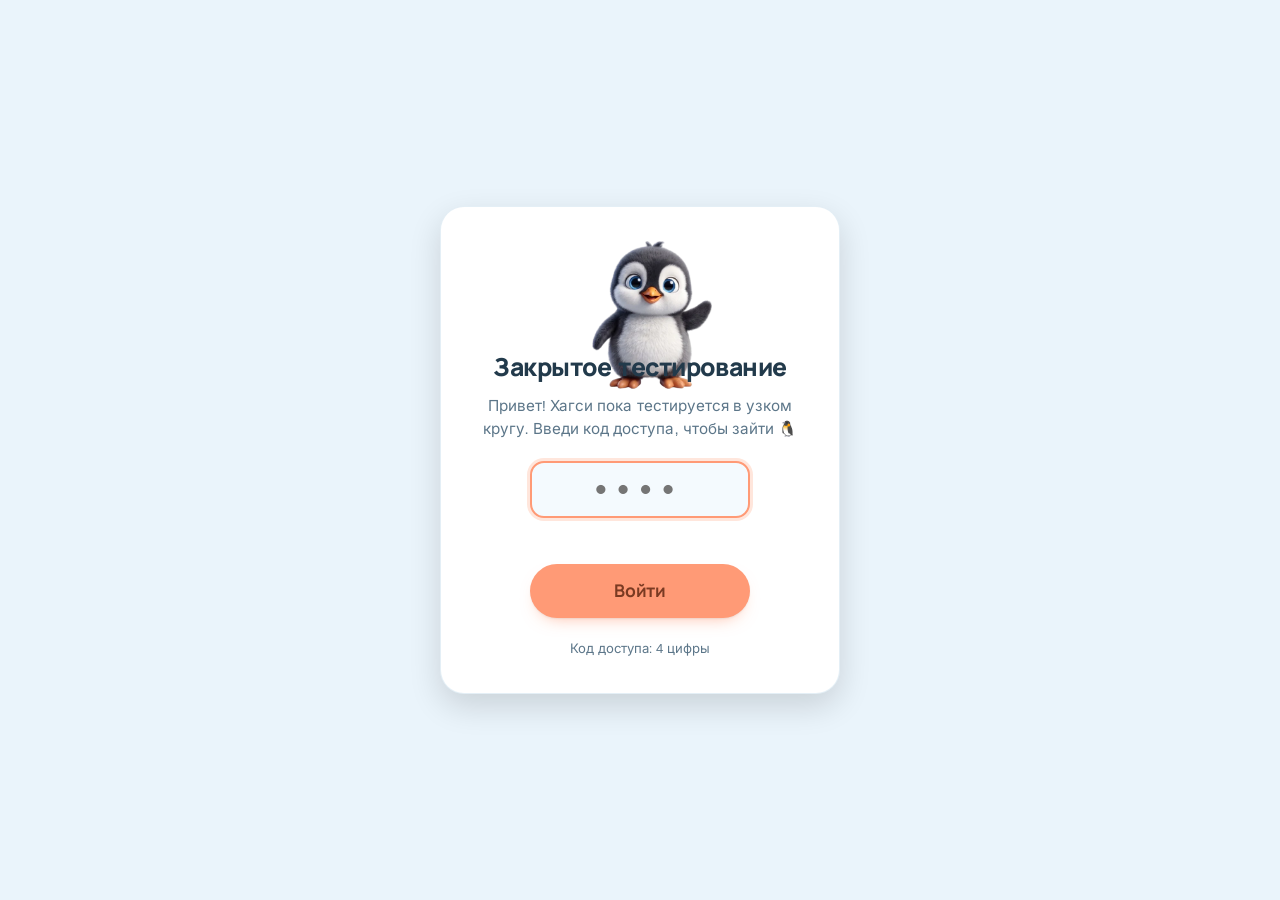
==== commit f892e56d: "Фикс дизайна и добавление пунктов СДВГ" ====
--- a/panic/index.html
+++ b/panic/index.html
@@ -41,7 +41,7 @@
     психотерапию и врача. Ты в этом не в одиночестве.</p>
   <p>Если прямо сейчас страшно за жизнь — <strong>112</strong>,
     <strong>8 800 2000 122</strong> (бесплатно, круглосуточно).</p>
-  <p class="copy">© 2026 Хагси. Проект сделан людьми, которые сами через это проходили. Это поддержка, а не медицинская услуга.</p>
+  <p class="copy">© 2026 Хагси. Сделано людьми с заботой о людях.</p>
 </footer>
 
 </body>
--- a/assets/css/style.css
+++ b/assets/css/style.css
@@ -861,6 +861,8 @@
   line-height: 1.55;
   border-top: 1px solid color-mix(in srgb, var(--line) 60%, transparent);
 }
+/* Сноска тянется на всю ширину подвала: общий лимит 68ch рвёт строку посередине блока */
+footer.foot p { max-width: none; }
 
 /* Всплывающая похвала */
 .toast {
@@ -1315,3 +1317,279 @@
 .copy { font-size: .78rem; opacity: .7; margin-top: 14px; }
 
 .eyebrow .i { width: 1em; height: 1em; vertical-align: -.12em; margin-right: .3em; }
+
+/* ======================================================================
+   Очередь 3 — СДВГ: ящик мыслей, лесенка запуска, круг таймера,
+   полоса дня, силы на сегодня, напоминания.
+   Всё держится на токенах: в «Тихом режиме» радиусы меньше, теней нет,
+   анимации выключены — отдельных правил под него не требуется.
+   ====================================================================== */
+
+/* ---------- Ящик мыслей (на всех страницах) ---------- */
+.inbox-btn {
+  position: fixed;
+  right: 18px;
+  bottom: 22px;
+  z-index: 45;
+  display: flex;
+  align-items: center;
+  gap: 7px;
+  min-height: 48px;
+  padding: 11px 18px;
+  border: 1.5px solid var(--line);
+  border-radius: 999px;
+  background: var(--card);
+  color: var(--text);
+  font: inherit;
+  font-size: var(--fs-sm);
+  font-weight: 600;
+  box-shadow: var(--shadow-lift);
+  cursor: pointer;
+  transition: transform var(--speed), border-color var(--speed);
+}
+.inbox-btn:hover { border-color: var(--accent); transform: translateY(calc(-2px * var(--deco))); }
+.inbox-btn i { font-style: normal; }
+.inbox-n {
+  min-width: 21px;
+  padding: 0 5px;
+  border-radius: 999px;
+  background: var(--accent);
+  color: var(--accent-ink);
+  font-size: var(--fs-xs);
+  font-weight: 700;
+  line-height: 21px;
+  text-align: center;
+}
+.inbox-panel {
+  position: fixed;
+  right: 18px;
+  bottom: 80px;
+  z-index: 46;
+  width: min(340px, calc(100vw - 36px));
+  max-height: min(70vh, 560px);
+  overflow: auto;
+  padding: var(--sp-3);
+  background: var(--card);
+  border: 1.5px solid var(--line);
+  border-radius: var(--radius);
+  box-shadow: var(--shadow-lift);
+}
+.inbox-panel h3 { margin: 0 0 4px; }
+.inbox-panel textarea { width: 100%; margin-bottom: 10px; }
+.inbox-items { list-style: none; margin: 0; padding: 0; display: grid; gap: 6px; }
+.inbox-items li {
+  display: flex;
+  align-items: flex-start;
+  gap: 8px;
+  padding: 9px 10px;
+  background: var(--card-soft);
+  border-radius: var(--radius-xs);
+  font-size: var(--fs-sm);
+}
+.inbox-items li span { flex: 1; min-width: 0; overflow-wrap: anywhere; }
+
+@media (max-width: 680px) {
+  /* Над нижним меню, чтобы кнопка не села на «Рутину» */
+  .inbox-btn { bottom: calc(84px + env(safe-area-inset-bottom)); right: 14px; }
+  .inbox-panel { bottom: calc(142px + env(safe-area-inset-bottom)); right: 14px; }
+}
+@media print { .inbox-btn, .inbox-panel { display: none !important; } }
+
+/* ---------- Лесенка запуска ---------- */
+.ladder { display: grid; gap: 8px; margin: var(--sp-3) 0 0; }
+.rung {
+  display: flex;
+  align-items: center;
+  gap: 12px;
+  padding: 13px 14px;
+  border: 1.5px solid var(--line);
+  border-radius: var(--radius-sm);
+  background: var(--card-soft);
+  color: var(--text-soft);
+  font-size: var(--fs-sm);
+}
+.rung .num {
+  flex: none;
+  width: 28px;
+  height: 28px;
+  border-radius: 999px;
+  background: var(--card);
+  border: 1.5px solid var(--line);
+  font-weight: 700;
+  font-size: var(--fs-xs);
+  display: flex;
+  align-items: center;
+  justify-content: center;
+}
+.rung.on {
+  border-color: var(--accent);
+  background: var(--card);
+  color: var(--text);
+  box-shadow: var(--shadow);
+}
+.rung.on .num { background: var(--accent-soft); border-color: var(--accent); color: var(--accent-ink); }
+.rung.past { opacity: .6; }
+.rung .rtxt { flex: 1; min-width: 0; }
+.rung .rname { display: block; font-weight: 700; color: var(--text); }
+.rung.on .rtask { font-size: var(--fs-body); font-weight: 600; margin-top: 3px; }
+
+/* ---------- Круг таймера ---------- */
+.ring-wrap { position: relative; width: 196px; height: 196px; margin: var(--sp-3) auto var(--sp-2); }
+.ring-wrap svg { width: 100%; height: 100%; transform: rotate(-90deg); }
+.ring-bg { stroke: var(--line); }
+.ring-fg {
+  stroke: var(--accent);
+  stroke-linecap: round;
+  transition: stroke-dashoffset 1s linear;
+}
+.ring-wrap .inner {
+  position: absolute;
+  inset: 0;
+  display: flex;
+  flex-direction: column;
+  align-items: center;
+  justify-content: center;
+  gap: 2px;
+}
+/* Внутри кольца цифры мельче: в полный размер они упираются в обводку */
+.ring-wrap .clock { margin: 0; font-size: clamp(2.1rem, 1.7rem + 1.6vw, 2.6rem); }
+.ring-wrap .ring-mode { font-size: var(--fs-xs); color: var(--text-soft); text-transform: lowercase; }
+@media (prefers-reduced-motion: reduce) { .ring-fg { transition: none; } }
+[data-theme="quiet"] .ring-fg { transition: none; }
+
+/* ---------- Полоса дня ---------- */
+.daybar {
+  position: relative;
+  height: 78px;
+  margin: var(--sp-3) 0 var(--sp-2);
+  border: 1.5px solid var(--line);
+  border-radius: var(--radius-sm);
+  background: var(--card-soft);
+  overflow: hidden;
+}
+.daybar .past { position: absolute; left: 0; top: 0; bottom: 0; background: var(--line); opacity: .45; }
+.daybar .hour {
+  position: absolute;
+  top: 0;
+  bottom: 0;
+  border-left: 1px solid var(--line);
+  font-size: 10px;
+  color: var(--text-soft);
+  padding: 3px 0 0 3px;
+  pointer-events: none;
+}
+.daybar .now { position: absolute; top: 0; bottom: 0; width: 2px; background: var(--warn); }
+/* Подпись «сейчас» внизу, подписи часов наверху: иначе они налезают друг на друга */
+.daybar .now::after {
+  content: 'сейчас';
+  position: absolute;
+  bottom: 3px;
+  left: 3px;
+  padding: 0 3px;
+  border-radius: 4px;
+  background: var(--card);
+  font-size: 10px;
+  font-weight: 700;
+  color: var(--warn);
+  white-space: nowrap;
+}
+/* У правого края подпись уводим влево, чтобы не вылезала за полосу */
+.daybar .now.end::after { left: auto; right: 3px; }
+.daybar .slot {
+  position: absolute;
+  bottom: 22px;
+  transform: translateX(-50%);
+  display: flex;
+  flex-direction: column;
+  align-items: center;
+  gap: 2px;
+  max-width: 92px;
+}
+.daybar .slot b {
+  width: 11px;
+  height: 11px;
+  border-radius: 999px;
+  background: var(--accent);
+  border: 2px solid var(--card);
+}
+.daybar .slot.done b { background: var(--ok); }
+.daybar .slot span {
+  font-size: 10px;
+  line-height: 1.15;
+  color: var(--text-soft);
+  text-align: center;
+  overflow: hidden;
+  text-overflow: ellipsis;
+  white-space: nowrap;
+  max-width: 92px;
+}
+
+/* ---------- Силы на сегодня ---------- */
+.energy { display: flex; gap: 8px; flex-wrap: wrap; margin-top: var(--sp-2); }
+.energy button {
+  flex: 1 1 110px;
+  min-height: 44px;
+  padding: 10px 12px;
+  border: 1.5px solid var(--line);
+  border-radius: var(--radius-sm);
+  background: var(--card);
+  color: var(--text-soft);
+  font: inherit;
+  font-size: var(--fs-sm);
+  font-weight: 600;
+  cursor: pointer;
+  transition: border-color var(--speed), background var(--speed), color var(--speed);
+}
+.energy button:hover { border-color: var(--accent); }
+.energy button[aria-pressed="true"] {
+  border-color: var(--accent);
+  background: var(--accent-soft);
+  color: var(--accent-ink);
+}
+
+/* ---------- Оценка времени ---------- */
+.esti {
+  margin-top: 10px;
+  padding: 12px 13px;
+  border: 1.5px dashed var(--line);
+  border-radius: var(--radius-sm);
+  background: var(--card-soft);
+  font-size: var(--fs-sm);
+}
+.esti .chips { display: flex; flex-wrap: wrap; gap: 6px; margin-top: 8px; }
+.esti .chips button {
+  min-height: 38px;
+  padding: 7px 13px;
+  border: 1.5px solid var(--line);
+  border-radius: 999px;
+  background: var(--card);
+  color: var(--text);
+  font: inherit;
+  font-size: var(--fs-sm);
+  cursor: pointer;
+}
+.esti .chips button:hover { border-color: var(--accent); }
+.bias {
+  display: flex;
+  align-items: baseline;
+  gap: 8px;
+  margin-top: var(--sp-2);
+  font-size: var(--fs-sm);
+  color: var(--text-soft);
+}
+.bias b { font-family: var(--font-head); font-size: 1.5rem; color: var(--accent-ink); }
+
+/* ---------- Напоминания ---------- */
+.rem-list { list-style: none; margin: var(--sp-2) 0 0; padding: 0; display: grid; gap: 8px; }
+.rem-list li {
+  display: flex;
+  align-items: center;
+  gap: 12px;
+  padding: 11px 13px;
+  border: 1.5px solid var(--line);
+  border-radius: var(--radius-sm);
+  background: var(--card-soft);
+}
+.rem-list .rt { font-family: var(--font-head); font-weight: 700; font-size: 1.05rem; }
+.rem-list .rx { flex: 1; min-width: 0; font-size: var(--fs-sm); overflow-wrap: anywhere; }
+.rem-list li.off { opacity: .55; }
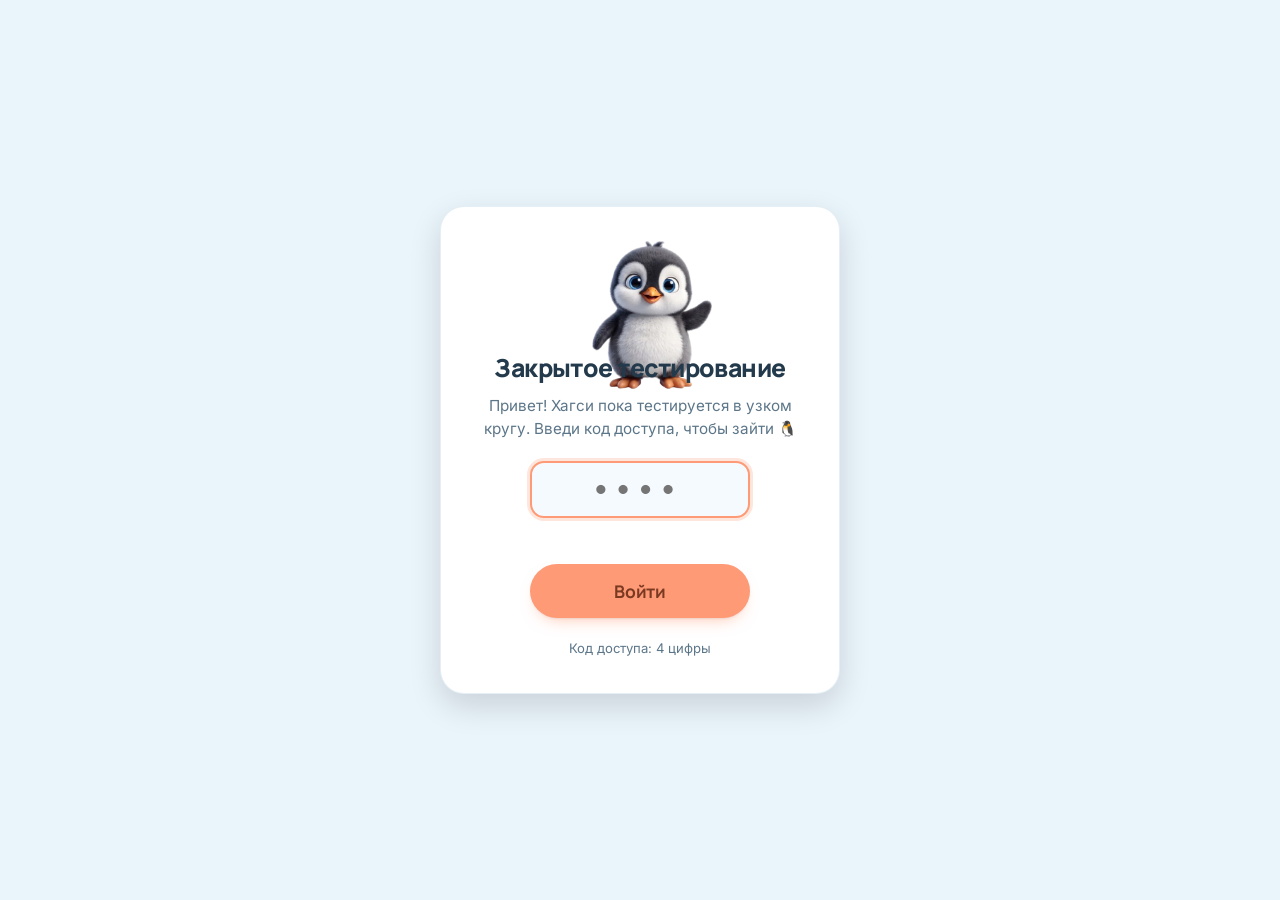
==== commit 03a4a9e0: "фиксы" ====
--- a/panic/index.html
+++ b/panic/index.html
@@ -21,17 +21,30 @@
 <body>
 
 <header class="top">
-  <a class="brand" href="index.html">
-    <img class="brand-mark" src="../assets/img/raccoon.webp" width="96" height="116" alt="">
-    Аптечка
+  <a class="brand" href="../index.html">
+    <img class="brand-mark" src="../assets/img/mark.webp" width="96" height="118" alt="">
+    Хагси
   </a>
-  <nav class="nav" aria-label="Разделы аптечки">
-    <a href="index.html"><span data-icon="buoy"></span><i>Сейчас плохо</i></a>
-    <a href="list.html"><span data-icon="grid"></span><i>Все способы</i></a>
-    <a href="list.html?fav=1"><span data-icon="star"></span><i>Моя аптечка</i></a>
-    <a href="../index.html" aria-label="Все возможности Хагси"><span data-icon="home"></span><i>Все возможности</i></a>
+  <nav class="nav" aria-label="Разделы">
+    <a href="../panic/index.html" data-nav="main" aria-current="page"><span data-icon="buoy"></span><i>Аптечка</i></a>
+    <a href="../routine.html" data-nav="main"><span data-icon="zap"></span><i>Разгон</i></a>
+    <a href="../tracker.html" data-nav="main"><span data-icon="notebook"></span><i>Дневник</i></a>
+    <a href="../sensory.html" data-nav="main"><span data-icon="headphones"></span><i>Тишина</i></a>
+    <div class="nav-extra">
+      <a href="../quiz.html"><span data-icon="compass"></span><i>Анкета</i></a>
+      <a href="../resources.html"><span data-icon="users"></span><i>Помощь</i></a>
+      <a href="../close.html"><span data-icon="heart"></span><i>Близким</i></a>
+      <a href="../themes.html"><span data-icon="gear"></span><i>Настройки</i></a>
+    </div>
+    <button type="button" class="nav-more" aria-expanded="false" aria-label="Ещё разделы"><span data-icon="grid"></span><i>Ещё</i></button>
   </nav>
 </header>
+
+  <nav class="subnav" aria-label="Разделы аптечки">
+    <a href="index.html" aria-current="page"><span data-icon="buoy"></span>Сейчас плохо</a>
+    <a href="list.html"><span data-icon="grid"></span>Все способы</a>
+    <a href="list.html?fav=1"><span data-icon="star"></span>Моя аптечка</a>
+  </nav>
 
 <main class="wrap" id="panicRoot"></main>
 
--- a/assets/css/style.css
+++ b/assets/css/style.css
@@ -293,10 +293,12 @@
   text-decoration: none;
   color: var(--text);
   margin-right: auto;
-  font-size: 1.12rem;
-}
-.brand svg { width: 36px; height: 36px; flex: none; }
-.brand-mark { width: 34px; height: auto; flex: none; }
+  /* Крупнее обычного: это и название, и главная кнопка «домой» */
+  font-size: 1.42rem;
+}
+.brand svg { width: 42px; height: 42px; flex: none; }
+.brand-mark { width: 42px; height: auto; flex: none; }
+.brand:hover { color: var(--accent-ink); }
 
 .nav { display: flex; gap: 4px; flex-wrap: wrap; }
 .nav a {
@@ -335,7 +337,12 @@
 }
 h1 .i, h2 .i, h3 .i { color: var(--accent); margin-right: .34em; }
 .btn .i { width: 1.1em; height: 1.1em; vertical-align: -.16em; }
-[data-icon] { display: inline-flex; }
+/* Обёртка <span data-icon> — inline-flex, а у него базовая линия идёт по нижнему
+   краю, а не по тексту: из-за этого иконка в заголовках и кнопках висела выше строки.
+   Сдвиг вешаем на саму обёртку, внутри он не работает — flex игнорирует vertical-align. */
+[data-icon] { display: inline-flex; align-items: center; vertical-align: -.19em; }
+[data-icon] .i { vertical-align: 0; }
+.btn [data-icon] { vertical-align: -.16em; }
 
 /* ---------- Карточки ---------- */
 .card {
@@ -893,7 +900,7 @@
    Это правило только для большого экрана: в нижней панели телефона активная
    вкладка должна оставаться на месте, иначе меню прыгает. */
 @media (min-width: 681px) {
-  .nav a[aria-current="page"] { display: none; }
+  /* Свой пункт меню остаётся на месте: исчезающая кнопка сбивает с толку */
 }
 
 /* Кнопка «Ещё» нужна только на телефоне; на большом экране все пункты в строке */
@@ -1149,6 +1156,44 @@
 .sos span { font-size: var(--fs-sm); opacity: .85; }
 [data-theme="quiet"] .sos { background: var(--accent); }
 
+/* Точка-сердцебиение перед надписью.
+   Ритм нарочно медленный: два мягких удара и долгая пауза, примерно как спокойный
+   пульс в покое. Если человек завис на этой кнопке в панике, ему есть за что
+   зацепиться дыханием. Ничего не мигает резко и не меняет цвет.
+   В «Тихом режиме» и при prefers-reduced-motion анимации нет совсем. */
+.sos b::before {
+  content: '';
+  display: inline-block;
+  width: .52em;
+  height: .52em;
+  margin-right: .45em;
+  vertical-align: .04em;
+  border-radius: 50%;
+  background: var(--accent-ink);
+  opacity: .9;
+  animation: sos-beat 4.5s ease-in-out infinite;
+}
+.sos { animation: sos-breathe 4.5s ease-in-out infinite; }
+
+@keyframes sos-beat {
+  0%   { transform: scale(1);    opacity: .75; }
+  7%   { transform: scale(1.32); opacity: 1; }
+  15%  { transform: scale(1);    opacity: .85; }
+  23%  { transform: scale(1.2);  opacity: .95; }
+  33%  { transform: scale(1);    opacity: .75; }
+  100% { transform: scale(1);    opacity: .75; }
+}
+@keyframes sos-breathe {
+  0%, 100% { box-shadow: var(--shadow-lift); }
+  18%      { box-shadow: var(--shadow-lift), 0 0 0 7px color-mix(in srgb, var(--accent) 20%, transparent); }
+  45%      { box-shadow: var(--shadow-lift); }
+}
+@media (prefers-reduced-motion: reduce) {
+  .sos, .sos b::before { animation: none; }
+}
+[data-theme="quiet"] .sos,
+[data-theme="quiet"] .sos b::before { animation: none; }
+
 /* Карточка упражнения в списке */
 .ex-list { display: grid; gap: 10px; }
 .ex-row {
@@ -1389,9 +1434,20 @@
 .inbox-items li span { flex: 1; min-width: 0; overflow-wrap: anywhere; }
 
 @media (max-width: 680px) {
-  /* Над нижним меню, чтобы кнопка не села на «Рутину» */
-  .inbox-btn { bottom: calc(84px + env(safe-area-inset-bottom)); right: 14px; }
-  .inbox-panel { bottom: calc(142px + env(safe-area-inset-bottom)); right: 14px; }
+  /* Над нижним меню, чтобы кнопка не села на меню.
+     Подпись прячем: с ней кнопка налезала на текст страницы. Имя остаётся
+     в aria-label, так что для скринридера ничего не теряется. */
+  .inbox-btn {
+    bottom: calc(84px + env(safe-area-inset-bottom));
+    right: 14px;
+    width: 56px;
+    height: 56px;
+    padding: 0;
+    justify-content: center;
+  }
+  .inbox-btn i { display: none; }
+  .inbox-n { position: absolute; top: -4px; right: -2px; }
+  .inbox-panel { bottom: calc(150px + env(safe-area-inset-bottom)); right: 14px; }
 }
 @media print { .inbox-btn, .inbox-panel { display: none !important; } }
 
@@ -1593,3 +1649,146 @@
 .rem-list .rt { font-family: var(--font-head); font-weight: 700; font-size: 1.05rem; }
 .rem-list .rx { flex: 1; min-width: 0; font-size: var(--fs-sm); overflow-wrap: anywhere; }
 .rem-list li.off { opacity: .55; }
+
+/* ---------- Свой выбор времени (вместо системного input type="time") ---------- */
+.timefield { display: flex; align-items: center; gap: 12px; flex-wrap: wrap; }
+.tf-box {
+  display: flex;
+  align-items: center;
+  gap: 4px;
+  padding: 8px 14px;
+  border: 1.5px solid var(--line);
+  border-radius: var(--radius-sm);
+  background: var(--card);
+}
+.tf-unit { display: flex; flex-direction: column; align-items: center; gap: 2px; }
+.tf-btn {
+  width: 44px;
+  height: 30px;
+  border: 0;
+  border-radius: var(--radius-xs);
+  background: none;
+  color: var(--text-soft);
+  display: flex;
+  align-items: center;
+  justify-content: center;
+  cursor: pointer;
+  transition: background var(--speed), color var(--speed);
+}
+.tf-btn:hover { background: var(--accent-soft); color: var(--accent-ink); }
+.tf-btn .i { width: 18px; height: 18px; vertical-align: 0; }
+.tf-val {
+  min-width: 2.2ch;
+  text-align: center;
+  font-family: var(--font-head);
+  font-size: 1.65rem;
+  font-weight: 800;
+  letter-spacing: -.02em;
+  font-variant-numeric: tabular-nums;
+}
+.tf-sep {
+  font-family: var(--font-head);
+  font-size: 1.5rem;
+  font-weight: 800;
+  color: var(--text-soft);
+  padding: 0 2px;
+}
+.timefield[data-empty="true"] .tf-val { color: var(--text-soft); }
+
+/* ---------- План на перегрузку (раздел «Тишина») ----------
+   Крупно и в один экран: читать длинный текст при перегрузке невозможно. */
+.plan { margin: var(--sp-3) 0; }
+.plan-n { font-size: var(--fs-xs); color: var(--text-soft); margin: 0 0 6px; letter-spacing: .04em; text-transform: uppercase; }
+.plan-t { font-size: var(--fs-h2); margin: 0 0 8px; }
+.plan-d { font-size: 1.1rem; line-height: 1.5; margin: 0; max-width: 42ch; }
+
+/* Четыре раздела на главной: сетка 2×2 читается как «четыре двери»,
+   а автоподбор колонок ставил три в ряд и одну сиротой на второй строке. */
+.grid.g2 { grid-template-columns: 1fr; }
+@media (min-width: 700px) { .grid.g2 { grid-template-columns: repeat(2, 1fr); } }
+
+/* ---------- Крестик в ящике мыслей ---------- */
+.inbox-x {
+  position: absolute;
+  top: 10px;
+  right: 10px;
+  width: 36px;
+  height: 36px;
+  border: 0;
+  border-radius: 50%;
+  background: none;
+  color: var(--text-soft);
+  display: flex;
+  align-items: center;
+  justify-content: center;
+  cursor: pointer;
+  transition: background var(--speed), color var(--speed);
+}
+.inbox-x:hover { background: var(--card-soft); color: var(--text); }
+.inbox-panel h3 { padding-right: 38px; }
+
+/* ---------- Ближайшее напоминание над кнопкой «Мысль» ---------- */
+.rem-chip {
+  position: fixed;
+  right: 18px;
+  bottom: 82px;
+  z-index: 44;
+  display: flex;
+  align-items: center;
+  gap: 8px;
+  max-width: min(300px, calc(100vw - 36px));
+  padding: 9px 14px;
+  border: 1.5px solid var(--line);
+  border-radius: 999px;
+  background: var(--card);
+  color: var(--text);
+  font-size: var(--fs-sm);
+  text-decoration: none;
+  box-shadow: var(--shadow);
+}
+.rem-chip:hover { border-color: var(--accent); }
+.rem-chip .i { color: var(--accent); }
+.rem-chip b { font-family: var(--font-head); }
+.rem-chip span { overflow: hidden; text-overflow: ellipsis; white-space: nowrap; }
+
+@media (max-width: 680px) {
+  .rem-chip { right: 14px; bottom: calc(146px + env(safe-area-inset-bottom)); }
+}
+@media print { .rem-chip { display: none !important; } }
+
+/* ---------- Подменю раздела ----------
+   Внутренние входы раздела живут отдельной строкой под общим меню: так верхнее
+   меню одинаковое на всех страницах, а свои вкладки у раздела всё равно есть. */
+.subnav {
+  max-width: 880px;
+  margin: 0 auto;
+  padding: 16px 20px 0;
+  display: flex;
+  gap: 8px;
+  flex-wrap: wrap;
+}
+.subnav a {
+  display: inline-flex;
+  align-items: center;
+  gap: 7px;
+  min-height: 44px;
+  padding: 9px 16px;
+  border: 1.5px solid var(--line);
+  border-radius: 999px;
+  background: var(--card);
+  color: var(--text-soft);
+  text-decoration: none;
+  font-size: var(--fs-sm);
+  font-weight: 600;
+  transition: border-color var(--speed), background var(--speed), color var(--speed);
+}
+.subnav a:hover { border-color: var(--accent); color: var(--text); }
+.subnav a[aria-current="page"] {
+  background: var(--accent-soft);
+  border-color: var(--accent);
+  color: var(--accent-ink);
+}
+.subnav .i { color: currentColor; }
+@media (max-width: 980px) { .subnav { max-width: 100%; } }
+@media (max-width: 680px) { .subnav { padding: 12px 16px 0; } }
+@media print { .subnav { display: none !important; } }
